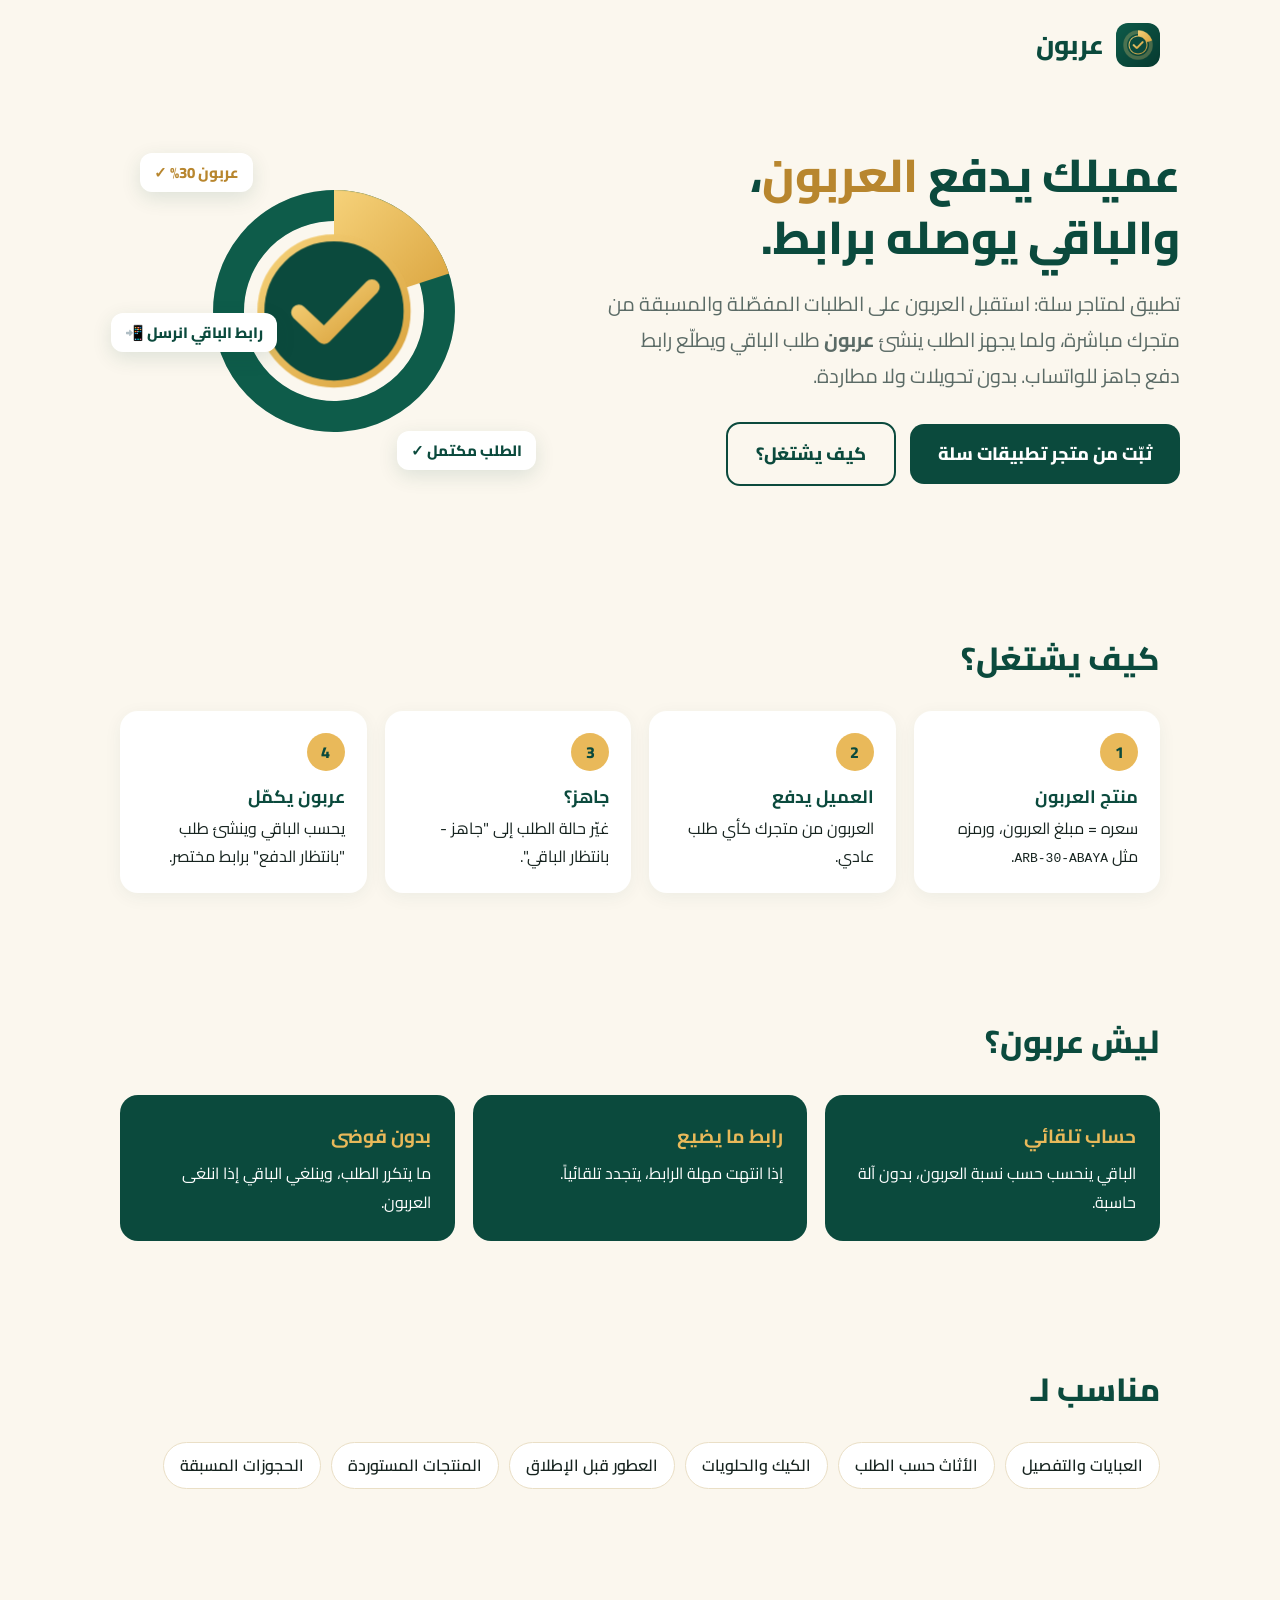
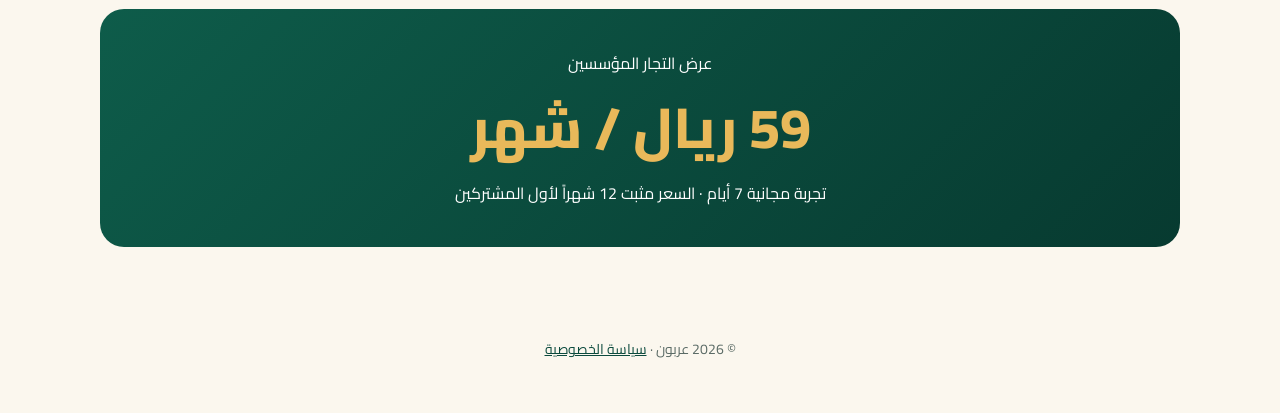
==== index.html @ 5eeaf2cd "Arboon landing page and privacy policy Co-Authored-By: Claude Opus 5.5 <noreply@anthropic.com>" ====
<!doctype html>
<html lang="ar" dir="rtl">
<head>
<meta charset="utf-8">
<meta name="viewport" content="width=device-width, initial-scale=1">
<title>عربون — احجز بعربون، وخلّ الباقي علينا</title>
<meta name="description" content="تطبيق سلة لاستقبال العربون على الطلبات المفصّلة والمسبقة، وإرسال رابط دفع الباقي تلقائياً.">
<link rel="icon" href="icon-512.png">
<link rel="preconnect" href="https://fonts.googleapis.com">
<link href="https://fonts.googleapis.com/css2?family=Cairo:wght@400;600;800&display=swap" rel="stylesheet">
<style>
  :root { --green:#0B4A3D; --green2:#0E5C4A; --gold:#E9B95A; --gold-d:#B8862E; --ivory:#FBF7EE; --ink:#16231F; --muted:#5B6B66; }
  * { box-sizing:border-box; margin:0; padding:0; }
  body { font-family:Cairo, Tahoma, sans-serif; background:var(--ivory); color:var(--ink); line-height:1.8; }
  .wrap { max-width:1080px; margin:0 auto; padding:0 20px; }
  header { padding:22px 0; }
  .brand { display:flex; align-items:center; gap:12px; font-weight:800; font-size:26px; color:var(--green); }
  .brand img { width:44px; height:44px; border-radius:12px; }
  .hero { display:grid; grid-template-columns:1.1fr .9fr; gap:40px; align-items:center; padding:40px 0 70px; }
  h1 { font-size:46px; line-height:1.35; color:var(--green); font-weight:800; }
  h1 span { color:var(--gold-d); }
  .lead { font-size:20px; color:var(--muted); margin:18px 0 28px; }
  .btn { display:inline-block; background:var(--green); color:#fff; text-decoration:none; padding:14px 28px; border-radius:14px; font-weight:800; font-size:18px; transition:transform .2s; }
  .btn:hover { transform:translateY(-2px); }
  .btn.alt { background:transparent; color:var(--green); border:2px solid var(--green); margin-inline-start:10px; }
  /* animated coin */
  .coin { position:relative; width:min(360px,80vw); aspect-ratio:1; margin:auto; }
  .coin svg { width:100%; height:100%; }
  .slice { transform-origin:256px 256px; animation:grow 2.4s ease-out forwards; }
  .ring-rest { stroke-dasharray:942; stroke-dashoffset:942; animation:fill 2.2s 1.6s ease-in-out forwards; }
  .tick { stroke-dasharray:200; stroke-dashoffset:200; animation:draw .8s 3.6s ease-out forwards; }
  @keyframes grow { from { transform:scale(.2) rotate(-90deg); opacity:0; } to { transform:scale(1) rotate(0); opacity:1; } }
  @keyframes fill { to { stroke-dashoffset:0; } }
  @keyframes draw { to { stroke-dashoffset:0; } }
  .tag { position:absolute; background:#fff; border-radius:12px; padding:6px 14px; font-weight:800; box-shadow:0 6px 20px rgba(11,74,61,.12); font-size:15px; opacity:0; animation:pop .5s forwards; }
  .tag.t1 { top:6%; left:-4%; color:var(--gold-d); animation-delay:1.2s; }
  .tag.t2 { bottom:8%; right:-6%; color:var(--green); animation-delay:3.2s; }
  .tag.t3 { bottom:40%; left:-12%; color:var(--green); animation-delay:4.2s; }
  @keyframes pop { from { opacity:0; transform:translateY(10px); } to { opacity:1; transform:none; } }
  section { padding:60px 0; }
  h2 { font-size:32px; color:var(--green); margin-bottom:24px; font-weight:800; }
  .steps { display:grid; grid-template-columns:repeat(4,1fr); gap:18px; counter-reset:s; }
  .step { background:#fff; border-radius:18px; padding:22px; box-shadow:0 4px 18px rgba(11,74,61,.06); }
  .step::before { counter-increment:s; content:counter(s); display:inline-grid; place-items:center; width:38px; height:38px; border-radius:50%; background:var(--gold); color:var(--green); font-weight:800; margin-bottom:10px; }
  .step b { display:block; color:var(--green); font-size:18px; }
  .feat { display:grid; grid-template-columns:repeat(3,1fr); gap:18px; }
  .card { background:var(--green); color:#fff; border-radius:18px; padding:24px; }
  .card b { color:var(--gold); font-size:19px; display:block; margin-bottom:6px; }
  .for { display:flex; flex-wrap:wrap; gap:10px; }
  .for span { background:#fff; border:1px solid #EADFC6; border-radius:999px; padding:8px 16px; font-weight:600; }
  .price { background:linear-gradient(135deg,var(--green2),#073A30); color:#fff; border-radius:24px; padding:40px; text-align:center; }
  .price .n { font-size:56px; font-weight:800; color:var(--gold); }
  footer { padding:30px 0 50px; color:var(--muted); font-size:14px; text-align:center; }
  footer a { color:var(--green); }
  @media (max-width:820px) {
    .hero { grid-template-columns:1fr; text-align:center; }
    h1 { font-size:34px; }
    .steps, .feat { grid-template-columns:1fr; }
    .btn.alt { margin:10px 0 0; }
  }
  @media (prefers-reduced-motion: reduce) { * { animation:none !important; } .ring-rest, .tick { stroke-dashoffset:0; } .tag { opacity:1; } }
</style>
</head>
<body>
<header><div class="wrap brand"><img src="icon-512.png" alt="">عربون</div></header>

<div class="wrap hero">
  <div>
    <h1>عميلك يدفع <span>العربون</span>،<br>والباقي يوصله برابط.</h1>
    <p class="lead">تطبيق لمتاجر سلة: استقبل العربون على الطلبات المفصّلة والمسبقة من متجرك مباشرة، ولما يجهز الطلب ينشئ <b>عربون</b> طلب الباقي ويطلّع رابط دفع جاهز للواتساب. بدون تحويلات ولا مطاردة.</p>
    <a class="btn" href="https://apps.salla.sa/ar">ثبّت من متجر تطبيقات سلة</a>
    <a class="btn alt" href="#how">كيف يشتغل؟</a>
  </div>
  <div class="coin" aria-hidden="true">
    <svg viewBox="0 0 512 512">
      <defs><linearGradient id="g" x1="0" y1="0" x2="1" y2="1"><stop offset="0" stop-color="#F6D27A"/><stop offset="1" stop-color="#D9A23C"/></linearGradient></defs>
      <circle cx="256" cy="256" r="150" fill="none" stroke="#0B4A3D" stroke-opacity=".12" stroke-width="44"/>
      <circle class="ring-rest" cx="256" cy="256" r="150" fill="none" stroke="#0E5C4A" stroke-width="44" transform="rotate(18 256 256)"/>
      <path class="slice" d="M256 256 L256 84 A172 172 0 0 1 419.6 202.9 Z" fill="url(#g)"/>
      <circle cx="256" cy="256" r="104" fill="#0B4A3D"/>
      <circle cx="256" cy="256" r="104" fill="none" stroke="url(#g)" stroke-width="10"/>
      <path class="tick" d="M206 258 L242 292 L310 222" fill="none" stroke="url(#g)" stroke-width="22" stroke-linecap="round" stroke-linejoin="round"/>
    </svg>
    <div class="tag t1">عربون 30% ✓</div>
    <div class="tag t3">رابط الباقي انرسل 📲</div>
    <div class="tag t2">الطلب مكتمل ✓</div>
  </div>
</div>

<section id="how"><div class="wrap">
  <h2>كيف يشتغل؟</h2>
  <div class="steps">
    <div class="step"><b>منتج العربون</b>سعره = مبلغ العربون، ورمزه مثل <code>ARB-30-ABAYA</code>.</div>
    <div class="step"><b>العميل يدفع</b>العربون من متجرك كأي طلب عادي.</div>
    <div class="step"><b>جاهز؟</b>غيّر حالة الطلب إلى "جاهز - بانتظار الباقي".</div>
    <div class="step"><b>عربون يكمّل</b>يحسب الباقي وينشئ طلب "بانتظار الدفع" برابط مختصر.</div>
  </div>
</div></section>

<section><div class="wrap">
  <h2>ليش عربون؟</h2>
  <div class="feat">
    <div class="card"><b>حساب تلقائي</b>الباقي ينحسب حسب نسبة العربون، بدون آلة حاسبة.</div>
    <div class="card"><b>رابط ما يضيع</b>إذا انتهت مهلة الرابط، يتجدد تلقائياً.</div>
    <div class="card"><b>بدون فوضى</b>ما يتكرر الطلب، وينلغي الباقي إذا انلغى العربون.</div>
  </div>
</div></section>

<section><div class="wrap">
  <h2>مناسب لـ</h2>
  <div class="for"><span>العبايات والتفصيل</span><span>الأثاث حسب الطلب</span><span>الكيك والحلويات</span><span>العطور قبل الإطلاق</span><span>المنتجات المستوردة</span><span>الحجوزات المسبقة</span></div>
</div></section>

<section><div class="wrap price">
  <div>عرض التجار المؤسسين</div>
  <div class="n">59 ريال / شهر</div>
  <div>تجربة مجانية 7 أيام · السعر مثبت 12 شهراً لأول المشتركين</div>
</div></section>

<footer><div class="wrap">© 2026 عربون · <a href="privacy.html">سياسة الخصوصية</a></div></footer>
</body>
</html>
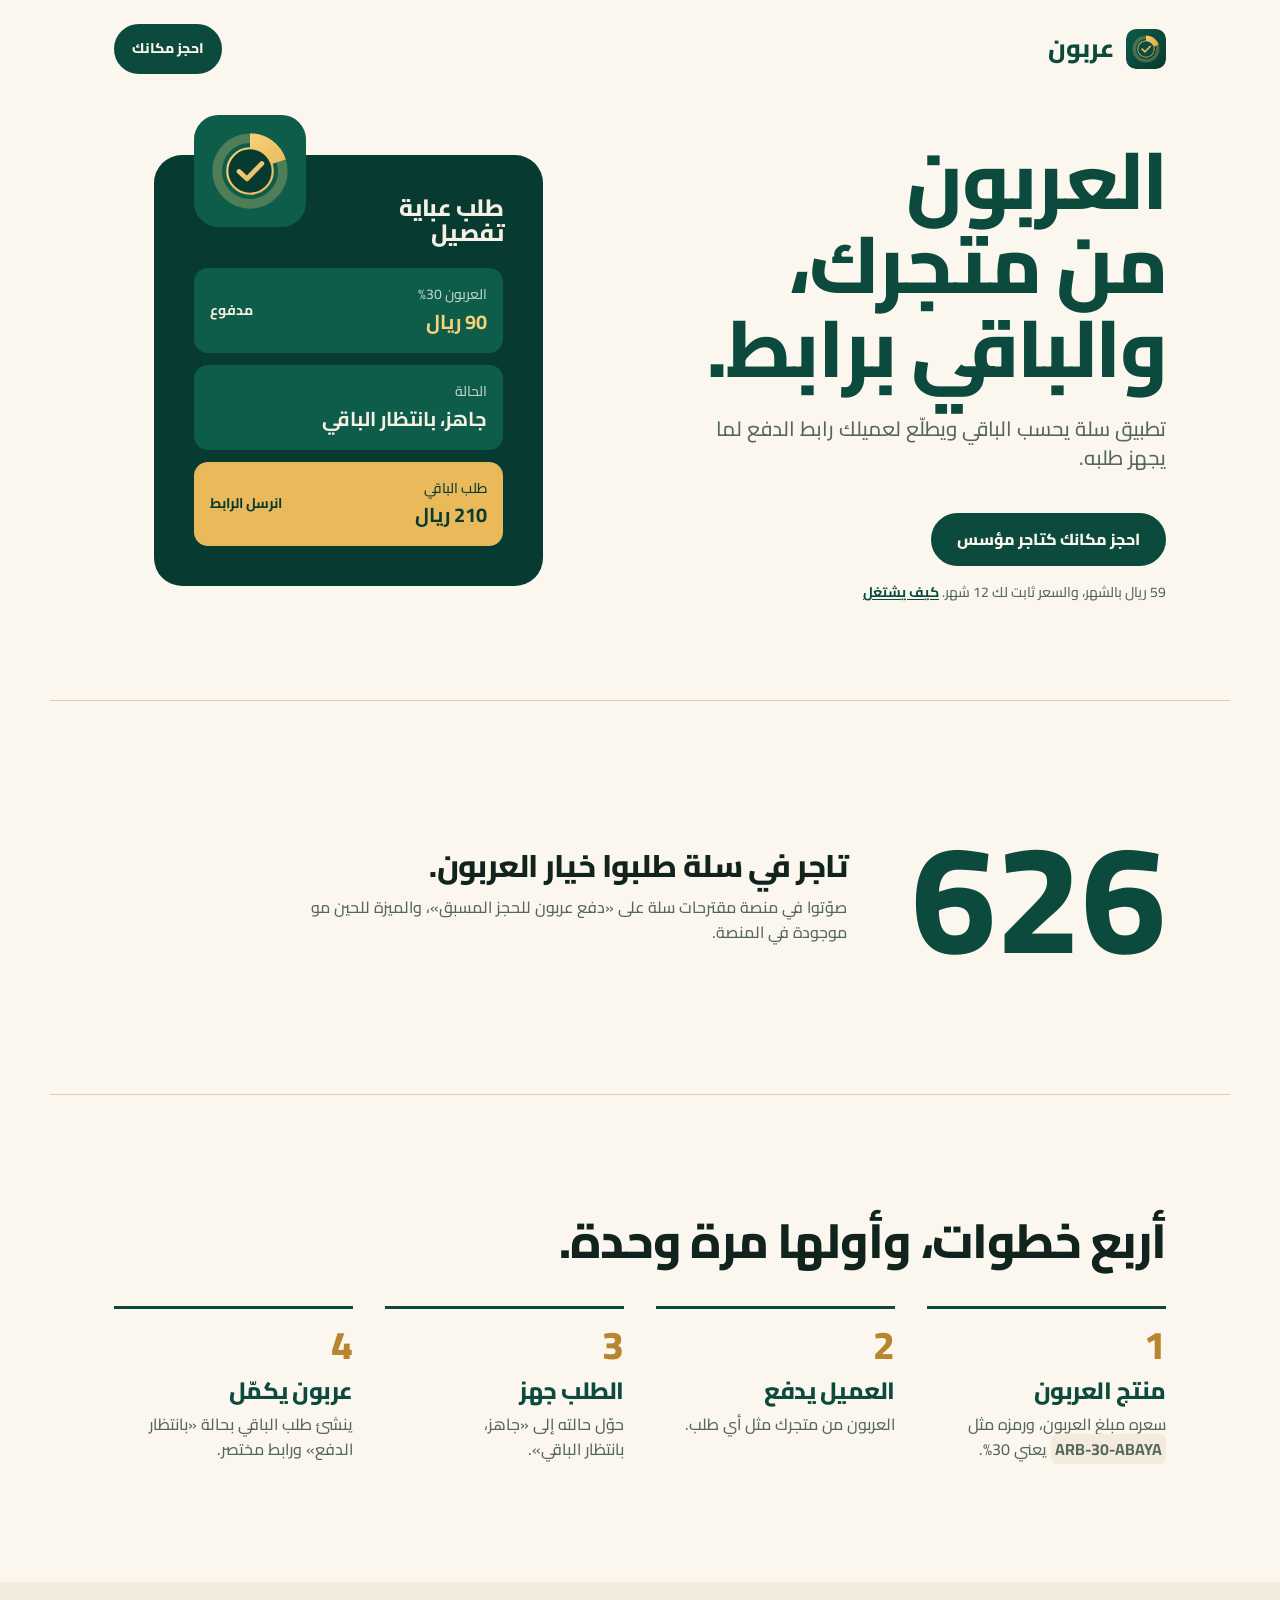
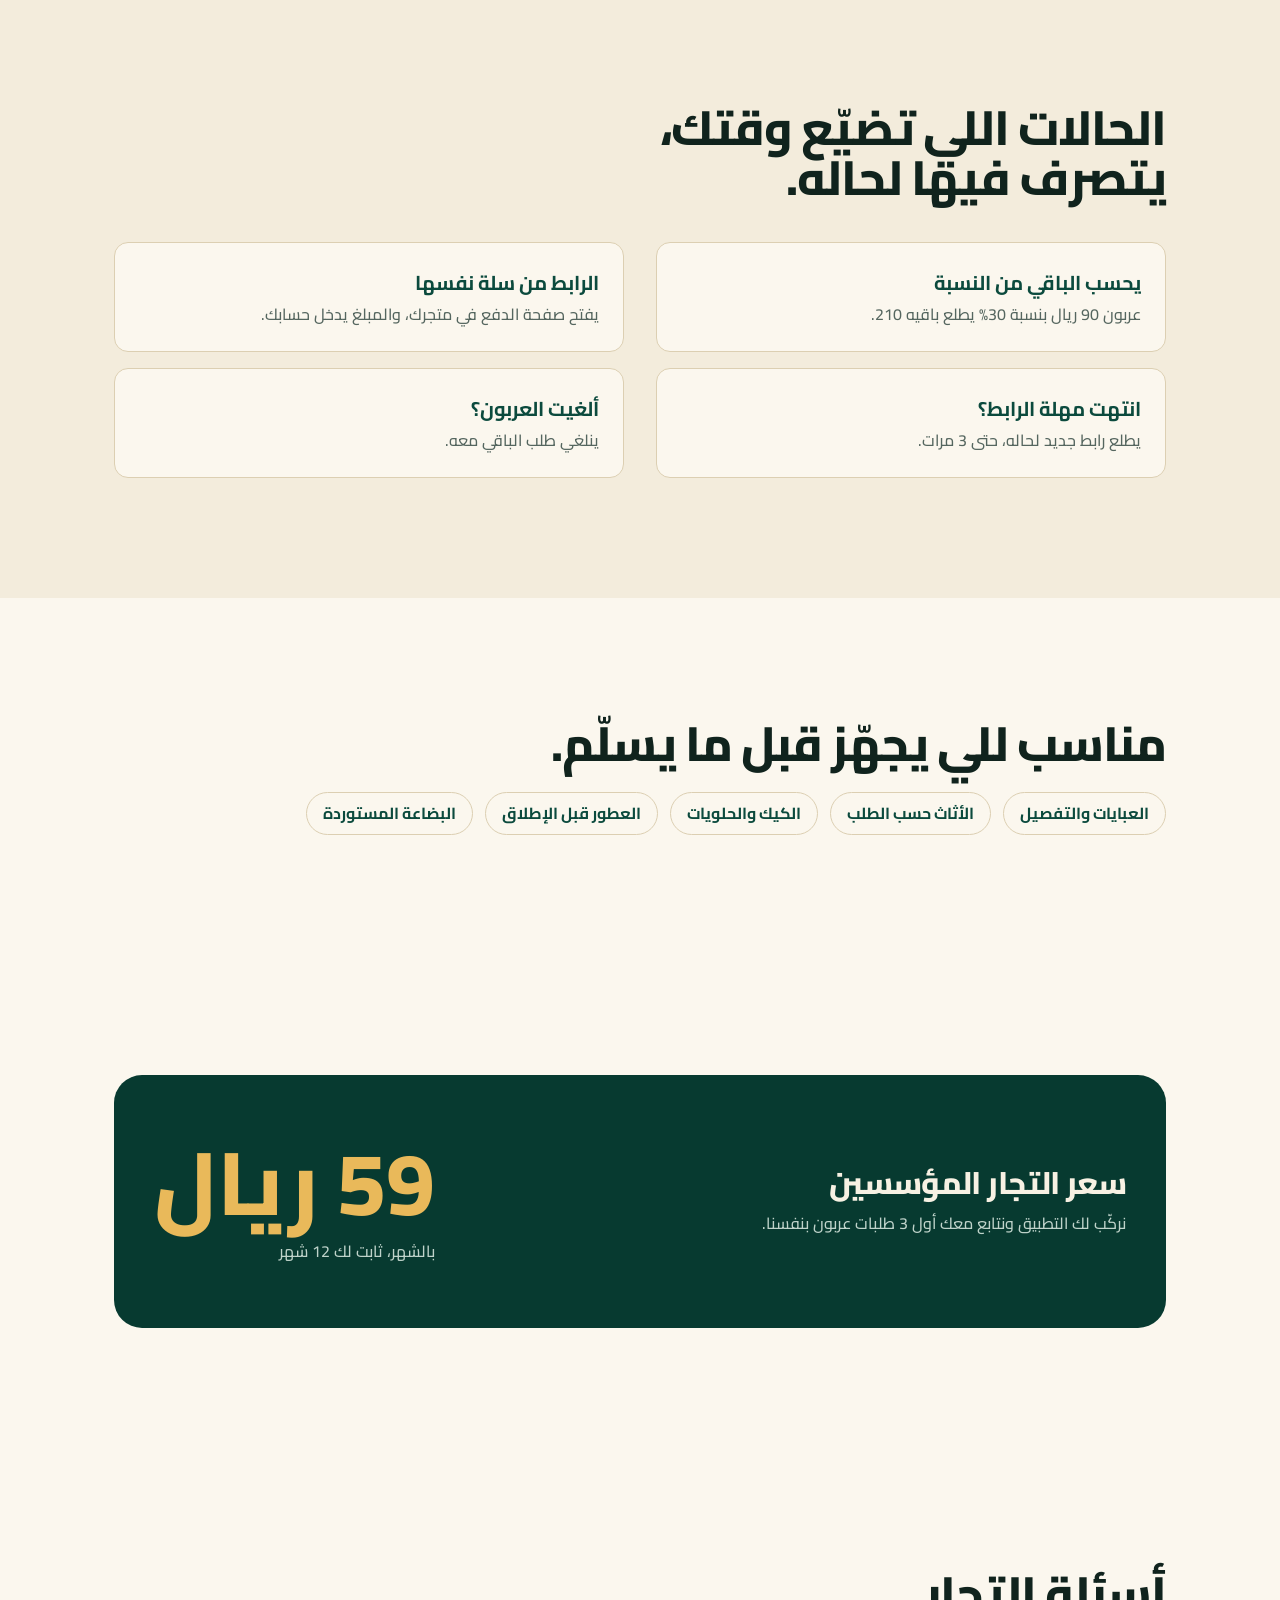
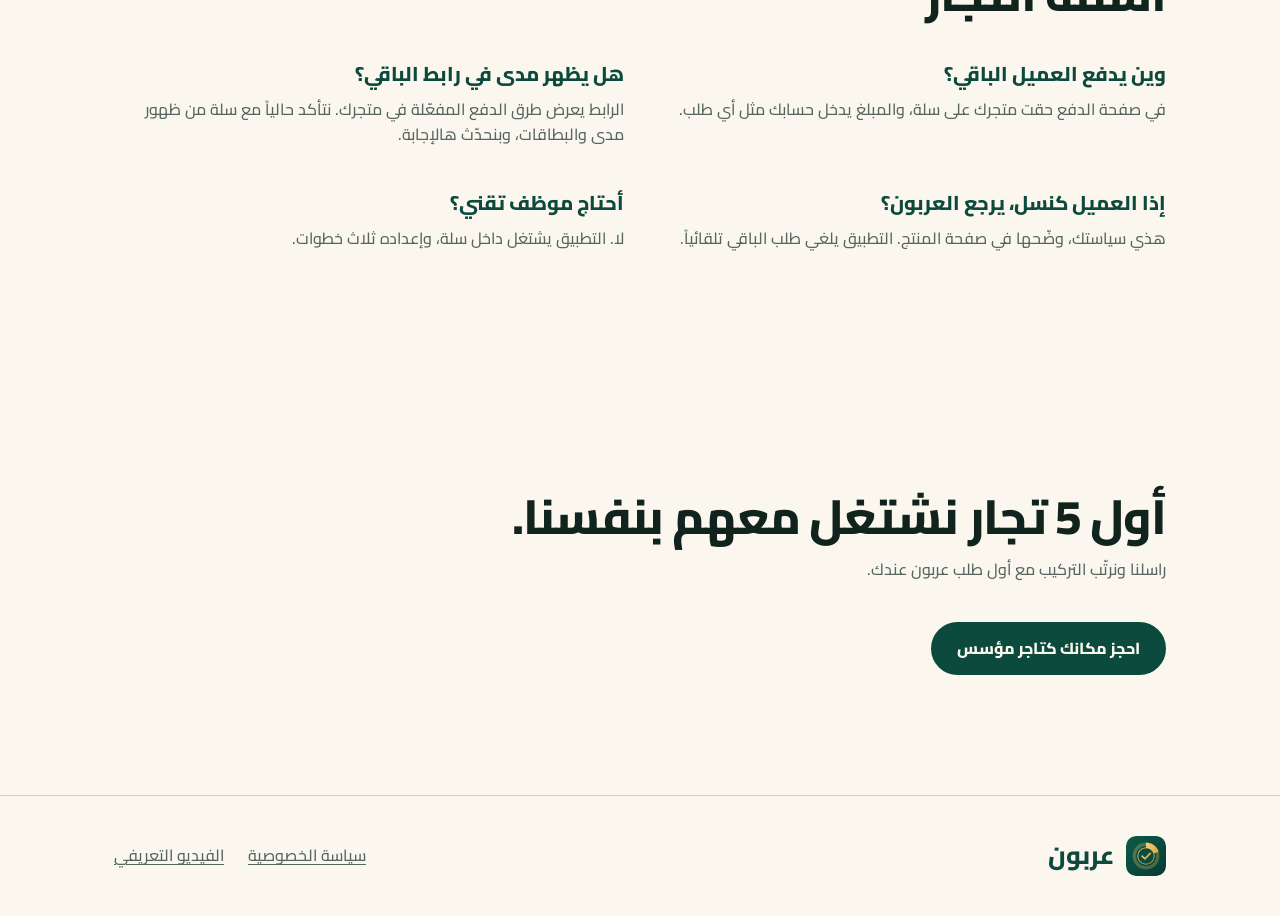
==== commit 7aa7079b: "Redesign landing page with Hallmark and new copy Co-Authored-By: Claude Opus 5.5 <noreply@anthropic." ====
--- a/index.html
+++ b/index.html
@@ -3,120 +3,231 @@
 <head>
 <meta charset="utf-8">
 <meta name="viewport" content="width=device-width, initial-scale=1">
-<title>عربون — احجز بعربون، وخلّ الباقي علينا</title>
-<meta name="description" content="تطبيق سلة لاستقبال العربون على الطلبات المفصّلة والمسبقة، وإرسال رابط دفع الباقي تلقائياً.">
+<title>عربون: العربون والحجز المسبق لمتاجر سلة</title>
+<meta name="description" content="خلّ عميلك يدفع العربون من متجرك على سلة، والباقي يوصله برابط دفع لما يجهز طلبه.">
 <link rel="icon" href="icon-512.png">
 <link rel="preconnect" href="https://fonts.googleapis.com">
-<link href="https://fonts.googleapis.com/css2?family=Cairo:wght@400;600;800&display=swap" rel="stylesheet">
+<link rel="preconnect" href="https://fonts.gstatic.com" crossorigin>
+<link href="https://fonts.googleapis.com/css2?family=Cairo:wght@500;700;800&display=swap" rel="stylesheet">
 <style>
-  :root { --green:#0B4A3D; --green2:#0E5C4A; --gold:#E9B95A; --gold-d:#B8862E; --ivory:#FBF7EE; --ink:#16231F; --muted:#5B6B66; }
-  * { box-sizing:border-box; margin:0; padding:0; }
-  body { font-family:Cairo, Tahoma, sans-serif; background:var(--ivory); color:var(--ink); line-height:1.8; }
-  .wrap { max-width:1080px; margin:0 auto; padding:0 20px; }
-  header { padding:22px 0; }
-  .brand { display:flex; align-items:center; gap:12px; font-weight:800; font-size:26px; color:var(--green); }
-  .brand img { width:44px; height:44px; border-radius:12px; }
-  .hero { display:grid; grid-template-columns:1.1fr .9fr; gap:40px; align-items:center; padding:40px 0 70px; }
-  h1 { font-size:46px; line-height:1.35; color:var(--green); font-weight:800; }
-  h1 span { color:var(--gold-d); }
-  .lead { font-size:20px; color:var(--muted); margin:18px 0 28px; }
-  .btn { display:inline-block; background:var(--green); color:#fff; text-decoration:none; padding:14px 28px; border-radius:14px; font-weight:800; font-size:18px; transition:transform .2s; }
-  .btn:hover { transform:translateY(-2px); }
-  .btn.alt { background:transparent; color:var(--green); border:2px solid var(--green); margin-inline-start:10px; }
-  /* animated coin */
-  .coin { position:relative; width:min(360px,80vw); aspect-ratio:1; margin:auto; }
-  .coin svg { width:100%; height:100%; }
-  .slice { transform-origin:256px 256px; animation:grow 2.4s ease-out forwards; }
-  .ring-rest { stroke-dasharray:942; stroke-dashoffset:942; animation:fill 2.2s 1.6s ease-in-out forwards; }
-  .tick { stroke-dasharray:200; stroke-dashoffset:200; animation:draw .8s 3.6s ease-out forwards; }
-  @keyframes grow { from { transform:scale(.2) rotate(-90deg); opacity:0; } to { transform:scale(1) rotate(0); opacity:1; } }
-  @keyframes fill { to { stroke-dashoffset:0; } }
-  @keyframes draw { to { stroke-dashoffset:0; } }
-  .tag { position:absolute; background:#fff; border-radius:12px; padding:6px 14px; font-weight:800; box-shadow:0 6px 20px rgba(11,74,61,.12); font-size:15px; opacity:0; animation:pop .5s forwards; }
-  .tag.t1 { top:6%; left:-4%; color:var(--gold-d); animation-delay:1.2s; }
-  .tag.t2 { bottom:8%; right:-6%; color:var(--green); animation-delay:3.2s; }
-  .tag.t3 { bottom:40%; left:-12%; color:var(--green); animation-delay:4.2s; }
-  @keyframes pop { from { opacity:0; transform:translateY(10px); } to { opacity:1; transform:none; } }
-  section { padding:60px 0; }
-  h2 { font-size:32px; color:var(--green); margin-bottom:24px; font-weight:800; }
-  .steps { display:grid; grid-template-columns:repeat(4,1fr); gap:18px; counter-reset:s; }
-  .step { background:#fff; border-radius:18px; padding:22px; box-shadow:0 4px 18px rgba(11,74,61,.06); }
-  .step::before { counter-increment:s; content:counter(s); display:inline-grid; place-items:center; width:38px; height:38px; border-radius:50%; background:var(--gold); color:var(--green); font-weight:800; margin-bottom:10px; }
-  .step b { display:block; color:var(--green); font-size:18px; }
-  .feat { display:grid; grid-template-columns:repeat(3,1fr); gap:18px; }
-  .card { background:var(--green); color:#fff; border-radius:18px; padding:24px; }
-  .card b { color:var(--gold); font-size:19px; display:block; margin-bottom:6px; }
-  .for { display:flex; flex-wrap:wrap; gap:10px; }
-  .for span { background:#fff; border:1px solid #EADFC6; border-radius:999px; padding:8px 16px; font-weight:600; }
-  .price { background:linear-gradient(135deg,var(--green2),#073A30); color:#fff; border-radius:24px; padding:40px; text-align:center; }
-  .price .n { font-size:56px; font-weight:800; color:var(--gold); }
-  footer { padding:30px 0 50px; color:var(--muted); font-size:14px; text-align:center; }
-  footer a { color:var(--green); }
-  @media (max-width:820px) {
-    .hero { grid-template-columns:1fr; text-align:center; }
-    h1 { font-size:34px; }
-    .steps, .feat { grid-template-columns:1fr; }
-    .btn.alt { margin:10px 0 0; }
-  }
-  @media (prefers-reduced-motion: reduce) { * { animation:none !important; } .ring-rest, .tick { stroke-dashoffset:0; } .tag { opacity:1; } }
+/* Hallmark · shape: stat-led ledger · genre: modern-minimal · theme: brand · redesign: full
+ * paper: ivory #FBF7EE · accent: emerald #0B4A3D · display: Cairo 800 · body: Cairo 500 · hero: split, head right, ledger left · nav: wordmark and one action · footer: wordmark over two links · signature: the deposit order turning into a balance link, built in the hero
+ * axes: ivory/Cairo/emerald · posture: split · contrast: pass · fold: pass · v2.0.0 */
+/* Hallmark · pre-emit critique: P3 H3 E3 S3 R3 V2 · weakest: V, the only picture is the built ledger and the coin; a real merchant screenshot replaces it once a founding store runs */
+/* Hallmark · waive 8 · kept content sequence · the section order follows the merchant's questions: what, how, what it handles, price, doubts */
+/* Hallmark · dropped https://apps.salla.sa/ar · the app is not live in the Salla store yet; the action is a founding-merchant email until it is */
+@import url("./tokens.css");
+@import url("./base.css");
+
+:root { --display-weight: 800; --container: 1180px; }
+body { font-weight: 500; }
+
+/* nav */
+.nav { display: flex; align-items: center; justify-content: space-between; padding-block: var(--space-lg); }
+.mark { display: inline-flex; align-items: center; gap: var(--space-sm); font-family: var(--font-display); font-weight: 800; font-size: var(--text-xl); color: var(--color-ink-2); text-decoration: none; }
+.mark img { width: 40px; height: 40px; border-radius: 10px; }
+
+/* buttons, eight states */
+.btn { display: inline-flex; align-items: center; justify-content: center; min-height: 52px; padding: var(--space-sm) var(--space-lg);
+  border-radius: var(--radius-pill); background: var(--color-accent); color: var(--color-accent-ink); font-weight: 800; font-size: var(--text-md);
+  text-decoration: none; border: 2px solid var(--color-accent); transition: transform var(--dur-short) var(--ease-out), background-color var(--dur-short) var(--ease-out); }
+.btn:hover { background: var(--color-deep); border-color: var(--color-deep); transform: translateY(-2px); }
+.btn:active { transform: translateY(0); background: var(--color-deep); }
+.btn:focus-visible { outline: 3px solid var(--color-focus); outline-offset: 3px; transition: none; }
+.btn.small { min-height: 44px; padding-inline: var(--space-md); font-size: var(--text-sm); }
+
+
+.text-link { color: var(--color-ink-2); font-weight: 700; }
+.text-link:hover { color: var(--color-deep); }
+.text-link:active { color: var(--color-ink); }
+
+/* hero */
+.hero { display: grid; grid-template-columns: minmax(0, 1.05fr) minmax(0, 0.95fr); gap: var(--space-2xl); align-items: center; padding-block: var(--space-xl) var(--space-3xl); }
+.hero h1 { color: var(--color-ink-2); }
+.hero .lead { margin-block: var(--space-lg) var(--space-xl); color: var(--color-muted); }
+.hero .after { margin-top: var(--space-md); font-size: var(--text-sm); color: var(--color-muted); }
+
+/* signature: the ledger */
+.ledger { position: relative; background: var(--color-deep); color: var(--color-on-deep); border-radius: 28px; padding: var(--space-xl); min-width: 0; }
+.ledger h2 { font-size: var(--text-title); color: var(--color-on-deep); margin-bottom: var(--space-lg); max-width: none; padding-inline-end: 128px; }
+.coin { width: 112px; height: 112px; position: absolute; top: calc(var(--space-xl) * -1); inset-inline-end: var(--space-xl); }
+.coin .slice { transform-origin: 256px 256px; animation: grow 1.4s var(--ease-out); }
+@keyframes grow { from { transform: rotate(-80deg) scale(0.6); } to { transform: none; } }
+.rows { list-style: none; margin: 0; padding: 0; display: grid; gap: var(--space-sm); }
+.row { display: grid; grid-template-columns: minmax(0, 1fr) auto; gap: var(--space-md); align-items: center; padding: var(--space-md); border-radius: var(--radius-card); background: var(--color-deep-2); }
+.row.link { animation: pulse 2.4s var(--ease-in-out) 1.2s 2; }
+@keyframes pulse { 0%, 100% { transform: none; } 50% { transform: translateY(-4px); } }
+.row span { color: var(--color-on-deep-muted); font-size: var(--text-sm); display: block; }
+.row strong { font-size: var(--text-lg); font-variant-numeric: tabular-nums; }
+.row.paid strong { color: var(--color-gold-2); }
+.row.link { background: var(--color-gold); color: var(--color-deep); }
+.row.link span { color: var(--color-deep); }
+.status { font-size: var(--text-sm); font-weight: 700; }
+
+/* sections */
+section { padding-block: var(--section-gap-s); }
+.proof { display: grid; grid-template-columns: minmax(0, auto) minmax(0, 1fr); gap: var(--space-2xl); align-items: center; border-block: var(--rule-hair) solid var(--color-rule); }
+.proof .big { font-family: var(--font-display); font-weight: 800; font-size: clamp(5rem, 12vw, 10rem); line-height: 1; color: var(--color-ink-2); font-variant-numeric: tabular-nums; }
+.proof h2 { font-size: var(--text-2xl); max-width: 26ch; }
+.proof p { margin-top: var(--space-sm); color: var(--color-muted); }
+
+.steps { list-style: none; margin: var(--space-xl) 0 0; padding: 0; display: grid; grid-template-columns: repeat(4, minmax(0, 1fr)); gap: var(--gap-columns); counter-reset: s; }
+.steps li { border-top: 3px solid var(--color-ink-2); padding-top: var(--space-md); counter-increment: s; }
+.steps li::before { content: counter(s); display: block; font-family: var(--font-display); font-weight: 800; font-size: var(--text-3xl); color: var(--color-focus); line-height: 1; margin-bottom: var(--space-sm); }
+.steps h3 { margin-bottom: var(--space-xs); color: var(--color-ink-2); }
+.steps p { color: var(--color-muted); }
+code { font-family: var(--font-body); font-weight: 700; background: var(--color-paper-2); padding: 0 var(--space-2xs); border-radius: 6px; direction: ltr; unicode-bidi: isolate; }
+
+.handles { background: var(--color-paper-2); }
+.cases { list-style: none; margin: var(--space-xl) 0 0; padding: 0; display: grid; grid-template-columns: repeat(2, minmax(0, 1fr)); gap: var(--space-md) var(--gap-columns); }
+.cases li { background: var(--color-paper); border: var(--rule-hair) solid var(--color-rule); border-radius: var(--radius-card); padding: var(--space-lg); }
+.cases b { display: block; color: var(--color-ink-2); font-size: var(--text-lg); margin-bottom: var(--space-2xs); }
+.cases span { color: var(--color-muted); }
+
+.for ul { list-style: none; margin: var(--space-lg) 0 0; padding: 0; display: flex; flex-wrap: wrap; gap: var(--space-sm); }
+.for li { border: var(--rule-hair) solid var(--color-rule); border-radius: var(--radius-pill); padding: var(--space-xs) var(--space-md); font-weight: 700; color: var(--color-ink-2); }
+
+.price { background: var(--color-deep); color: var(--color-on-deep); border-radius: 28px; padding: var(--space-2xl) var(--space-xl); display: grid; grid-template-columns: minmax(0, 1fr) auto; gap: var(--space-xl); align-items: center; }
+.price h2 { color: var(--color-on-deep); font-size: var(--text-2xl); font-variant-numeric: tabular-nums; }
+.price .amount { font-family: var(--font-display); font-weight: 800; font-size: clamp(3.5rem, 7vw, 5.5rem); line-height: 1; color: var(--color-gold); font-variant-numeric: tabular-nums; }
+.price p { color: var(--color-on-deep-muted); margin-top: var(--space-sm); }
+
+.faq dl { margin: var(--space-xl) 0 0; display: grid; grid-template-columns: repeat(2, minmax(0, 1fr)); gap: var(--space-xl) var(--gap-columns); }
+.faq dt { font-weight: 800; color: var(--color-ink-2); font-size: var(--text-lg); margin-bottom: var(--space-xs); }
+.faq dd { margin: 0; color: var(--color-muted); }
+
+.closing { text-align: start; }
+.closing p { margin-block: var(--space-md) var(--space-xl); color: var(--color-muted); }
+
+footer { border-top: var(--rule-hair) solid var(--color-rule); padding-block: var(--space-xl); }
+footer .container { display: flex; flex-wrap: wrap; justify-content: space-between; gap: var(--space-md); align-items: center; }
+footer nav { display: flex; gap: var(--space-lg); }
+footer a { color: var(--color-muted); }
+footer a:hover { color: var(--color-ink-2); }
+footer a:active { color: var(--color-ink); }
+
+@media (max-width: 60rem) {
+  .hero, .proof, .price { grid-template-columns: minmax(0, 1fr); }
+  .hero { gap: var(--space-3xl); }
+  .steps { grid-template-columns: repeat(2, minmax(0, 1fr)); }
+}
+@media (max-width: 40rem) {
+  .steps, .cases, .faq dl { grid-template-columns: minmax(0, 1fr); }
+  .ledger { padding: var(--space-lg); }
+}
+@media (prefers-reduced-motion: reduce) { .coin .slice, .row.link { animation: none; } }
 </style>
 </head>
 <body>
-<header><div class="wrap brand"><img src="icon-512.png" alt="">عربون</div></header>
-
-<div class="wrap hero">
-  <div>
-    <h1>عميلك يدفع <span>العربون</span>،<br>والباقي يوصله برابط.</h1>
-    <p class="lead">تطبيق لمتاجر سلة: استقبل العربون على الطلبات المفصّلة والمسبقة من متجرك مباشرة، ولما يجهز الطلب ينشئ <b>عربون</b> طلب الباقي ويطلّع رابط دفع جاهز للواتساب. بدون تحويلات ولا مطاردة.</p>
-    <a class="btn" href="https://apps.salla.sa/ar">ثبّت من متجر تطبيقات سلة</a>
-    <a class="btn alt" href="#how">كيف يشتغل؟</a>
+<header class="container nav">
+  <a class="mark" href="#top"><img src="icon-512.png" alt="">عربون</a>
+  <a class="btn small" href="mailto:alown76@gmail.com?subject=%D8%B9%D8%B1%D8%A8%D9%88%D9%86%20-%20%D8%AA%D8%A7%D8%AC%D8%B1%20%D9%85%D8%A4%D8%B3%D8%B3">احجز مكانك</a>
+</header>
+
+<main id="top">
+  <div class="container hero">
+    <div>
+      <h1>العربون من متجرك، والباقي برابط.</h1>
+      <p class="lead">تطبيق سلة يحسب الباقي ويطلّع لعميلك رابط الدفع لما يجهز طلبه.</p>
+      <a class="btn" href="mailto:alown76@gmail.com?subject=%D8%B9%D8%B1%D8%A8%D9%88%D9%86%20-%20%D8%AA%D8%A7%D8%AC%D8%B1%20%D9%85%D8%A4%D8%B3%D8%B3">احجز مكانك كتاجر مؤسس</a>
+      <p class="after">59 ريال بالشهر، والسعر ثابت لك 12 شهر. <a class="text-link" href="#how">كيف يشتغل</a></p>
+    </div>
+
+    <figure class="ledger" aria-label="مثال طلب عباية بعربون 30 بالمية">
+      <svg class="coin" viewBox="0 0 512 512" aria-hidden="true">
+        <defs><linearGradient id="g" x1="0" y1="0" x2="1" y2="1"><stop offset="0" stop-color="var(--color-gold-2)"/><stop offset="1" stop-color="var(--color-gold)"/></linearGradient></defs>
+        <rect width="512" height="512" rx="112" fill="var(--color-deep-2)"/>
+        <circle cx="256" cy="256" r="150" fill="none" stroke="var(--color-gold-2)" stroke-opacity="0.28" stroke-width="44"/>
+        <path class="slice" d="M256 256 L256 84 A172 172 0 0 1 419.6 202.9 Z" fill="url(#g)"/>
+        <circle cx="256" cy="256" r="104" fill="var(--color-deep)"/>
+        <circle cx="256" cy="256" r="104" fill="none" stroke="url(#g)" stroke-width="10"/>
+        <path d="M206 258 L242 292 L310 222" fill="none" stroke="url(#g)" stroke-width="22" stroke-linecap="round" stroke-linejoin="round"/>
+      </svg>
+      <h2>طلب عباية تفصيل</h2>
+      <ol class="rows">
+        <li class="row paid"><div><span>العربون 30%</span><strong>90 ريال</strong></div><div class="status">مدفوع</div></li>
+        <li class="row"><div><span>الحالة</span><strong>جاهز، بانتظار الباقي</strong></div></li>
+        <li class="row link"><div><span>طلب الباقي</span><strong>210 ريال</strong></div><div class="status">انرسل الرابط</div></li>
+      </ol>
+    </figure>
   </div>
-  <div class="coin" aria-hidden="true">
-    <svg viewBox="0 0 512 512">
-      <defs><linearGradient id="g" x1="0" y1="0" x2="1" y2="1"><stop offset="0" stop-color="#F6D27A"/><stop offset="1" stop-color="#D9A23C"/></linearGradient></defs>
-      <circle cx="256" cy="256" r="150" fill="none" stroke="#0B4A3D" stroke-opacity=".12" stroke-width="44"/>
-      <circle class="ring-rest" cx="256" cy="256" r="150" fill="none" stroke="#0E5C4A" stroke-width="44" transform="rotate(18 256 256)"/>
-      <path class="slice" d="M256 256 L256 84 A172 172 0 0 1 419.6 202.9 Z" fill="url(#g)"/>
-      <circle cx="256" cy="256" r="104" fill="#0B4A3D"/>
-      <circle cx="256" cy="256" r="104" fill="none" stroke="url(#g)" stroke-width="10"/>
-      <path class="tick" d="M206 258 L242 292 L310 222" fill="none" stroke="url(#g)" stroke-width="22" stroke-linecap="round" stroke-linejoin="round"/>
-    </svg>
-    <div class="tag t1">عربون 30% ✓</div>
-    <div class="tag t3">رابط الباقي انرسل 📲</div>
-    <div class="tag t2">الطلب مكتمل ✓</div>
+
+  <section class="container proof" aria-labelledby="proof-h">
+    <div class="big">626</div>
+    <div>
+      <h2 id="proof-h">تاجر في سلة طلبوا خيار العربون.</h2>
+      <p>صوّتوا في منصة مقترحات سلة على «دفع عربون للحجز المسبق»، والميزة للحين مو موجودة في المنصة.</p>
+    </div>
+  </section>
+
+  <section class="container" id="how" aria-labelledby="how-h">
+    <h2 id="how-h">أربع خطوات، وأولها مرة وحدة.</h2>
+    <ol class="steps">
+      <li><h3>منتج العربون</h3><p>سعره مبلغ العربون، ورمزه مثل <code>ARB-30-ABAYA</code> يعني 30%.</p></li>
+      <li><h3>العميل يدفع</h3><p>العربون من متجرك مثل أي طلب.</p></li>
+      <li><h3>الطلب جهز</h3><p>حوّل حالته إلى «جاهز، بانتظار الباقي».</p></li>
+      <li><h3>عربون يكمّل</h3><p>ينشئ طلب الباقي بحالة «بانتظار الدفع» ورابط مختصر.</p></li>
+    </ol>
+  </section>
+
+  <section class="handles" aria-labelledby="handles-h">
+    <div class="container">
+      <h2 id="handles-h">الحالات اللي تضيّع وقتك، يتصرف فيها لحاله.</h2>
+      <ul class="cases">
+        <li><b>يحسب الباقي من النسبة</b><span>عربون 90 ريال بنسبة 30% يطلع باقيه 210.</span></li>
+        <li><b>الرابط من سلة نفسها</b><span>يفتح صفحة الدفع في متجرك، والمبلغ يدخل حسابك.</span></li>
+        <li><b>انتهت مهلة الرابط؟</b><span>يطلع رابط جديد لحاله، حتى 3 مرات.</span></li>
+        <li><b>ألغيت العربون؟</b><span>ينلغي طلب الباقي معه.</span></li>
+      </ul>
+    </div>
+  </section>
+
+  <section class="container for" aria-labelledby="for-h">
+    <h2 id="for-h">مناسب للي يجهّز قبل ما يسلّم.</h2>
+    <ul>
+      <li>العبايات والتفصيل</li>
+      <li>الأثاث حسب الطلب</li>
+      <li>الكيك والحلويات</li>
+      <li>العطور قبل الإطلاق</li>
+      <li>البضاعة المستوردة</li>
+    </ul>
+  </section>
+
+  <section class="container">
+    <div class="price">
+      <div>
+        <h2>سعر التجار المؤسسين</h2>
+        <p>نركّب لك التطبيق ونتابع معك أول 3 طلبات عربون بنفسنا.</p>
+      </div>
+      <div>
+        <div class="amount">59 ريال</div>
+        <p>بالشهر، ثابت لك 12 شهر</p>
+      </div>
+    </div>
+  </section>
+
+  <section class="container faq" aria-labelledby="faq-h">
+    <h2 id="faq-h">أسئلة التجار</h2>
+    <dl>
+      <div><dt>وين يدفع العميل الباقي؟</dt><dd>في صفحة الدفع حقت متجرك على سلة، والمبلغ يدخل حسابك مثل أي طلب.</dd></div>
+      <div><dt>هل يظهر مدى في رابط الباقي؟</dt><dd>الرابط يعرض طرق الدفع المفعّلة في متجرك. نتأكد حالياً مع سلة من ظهور مدى والبطاقات، وبنحدّث هالإجابة.</dd></div>
+      <div><dt>إذا العميل كنسل، يرجع العربون؟</dt><dd>هذي سياستك، وضّحها في صفحة المنتج. التطبيق يلغي طلب الباقي تلقائياً.</dd></div>
+      <div><dt>أحتاج موظف تقني؟</dt><dd>لا. التطبيق يشتغل داخل سلة، وإعداده ثلاث خطوات.</dd></div>
+    </dl>
+  </section>
+
+  <section class="container closing">
+    <h2>أول 5 تجار نشتغل معهم بنفسنا.</h2>
+    <p>راسلنا ونرتّب التركيب مع أول طلب عربون عندك.</p>
+    <a class="btn" href="mailto:alown76@gmail.com?subject=%D8%B9%D8%B1%D8%A8%D9%88%D9%86%20-%20%D8%AA%D8%A7%D8%AC%D8%B1%20%D9%85%D8%A4%D8%B3%D8%B3">احجز مكانك كتاجر مؤسس</a>
+  </section>
+</main>
+
+<footer>
+  <div class="container">
+    <a class="mark" href="#top"><img src="icon-512.png" alt="">عربون</a>
+    <nav aria-label="روابط"><a href="privacy.html">سياسة الخصوصية</a><a href="promo.html">الفيديو التعريفي</a></nav>
   </div>
-</div>
-
-<section id="how"><div class="wrap">
-  <h2>كيف يشتغل؟</h2>
-  <div class="steps">
-    <div class="step"><b>منتج العربون</b>سعره = مبلغ العربون، ورمزه مثل <code>ARB-30-ABAYA</code>.</div>
-    <div class="step"><b>العميل يدفع</b>العربون من متجرك كأي طلب عادي.</div>
-    <div class="step"><b>جاهز؟</b>غيّر حالة الطلب إلى "جاهز - بانتظار الباقي".</div>
-    <div class="step"><b>عربون يكمّل</b>يحسب الباقي وينشئ طلب "بانتظار الدفع" برابط مختصر.</div>
-  </div>
-</div></section>
-
-<section><div class="wrap">
-  <h2>ليش عربون؟</h2>
-  <div class="feat">
-    <div class="card"><b>حساب تلقائي</b>الباقي ينحسب حسب نسبة العربون، بدون آلة حاسبة.</div>
-    <div class="card"><b>رابط ما يضيع</b>إذا انتهت مهلة الرابط، يتجدد تلقائياً.</div>
-    <div class="card"><b>بدون فوضى</b>ما يتكرر الطلب، وينلغي الباقي إذا انلغى العربون.</div>
-  </div>
-</div></section>
-
-<section><div class="wrap">
-  <h2>مناسب لـ</h2>
-  <div class="for"><span>العبايات والتفصيل</span><span>الأثاث حسب الطلب</span><span>الكيك والحلويات</span><span>العطور قبل الإطلاق</span><span>المنتجات المستوردة</span><span>الحجوزات المسبقة</span></div>
-</div></section>
-
-<section><div class="wrap price">
-  <div>عرض التجار المؤسسين</div>
-  <div class="n">59 ريال / شهر</div>
-  <div>تجربة مجانية 7 أيام · السعر مثبت 12 شهراً لأول المشتركين</div>
-</div></section>
-
-<footer><div class="wrap">© 2026 عربون · <a href="privacy.html">سياسة الخصوصية</a></div></footer>
+</footer>
 </body>
 </html>
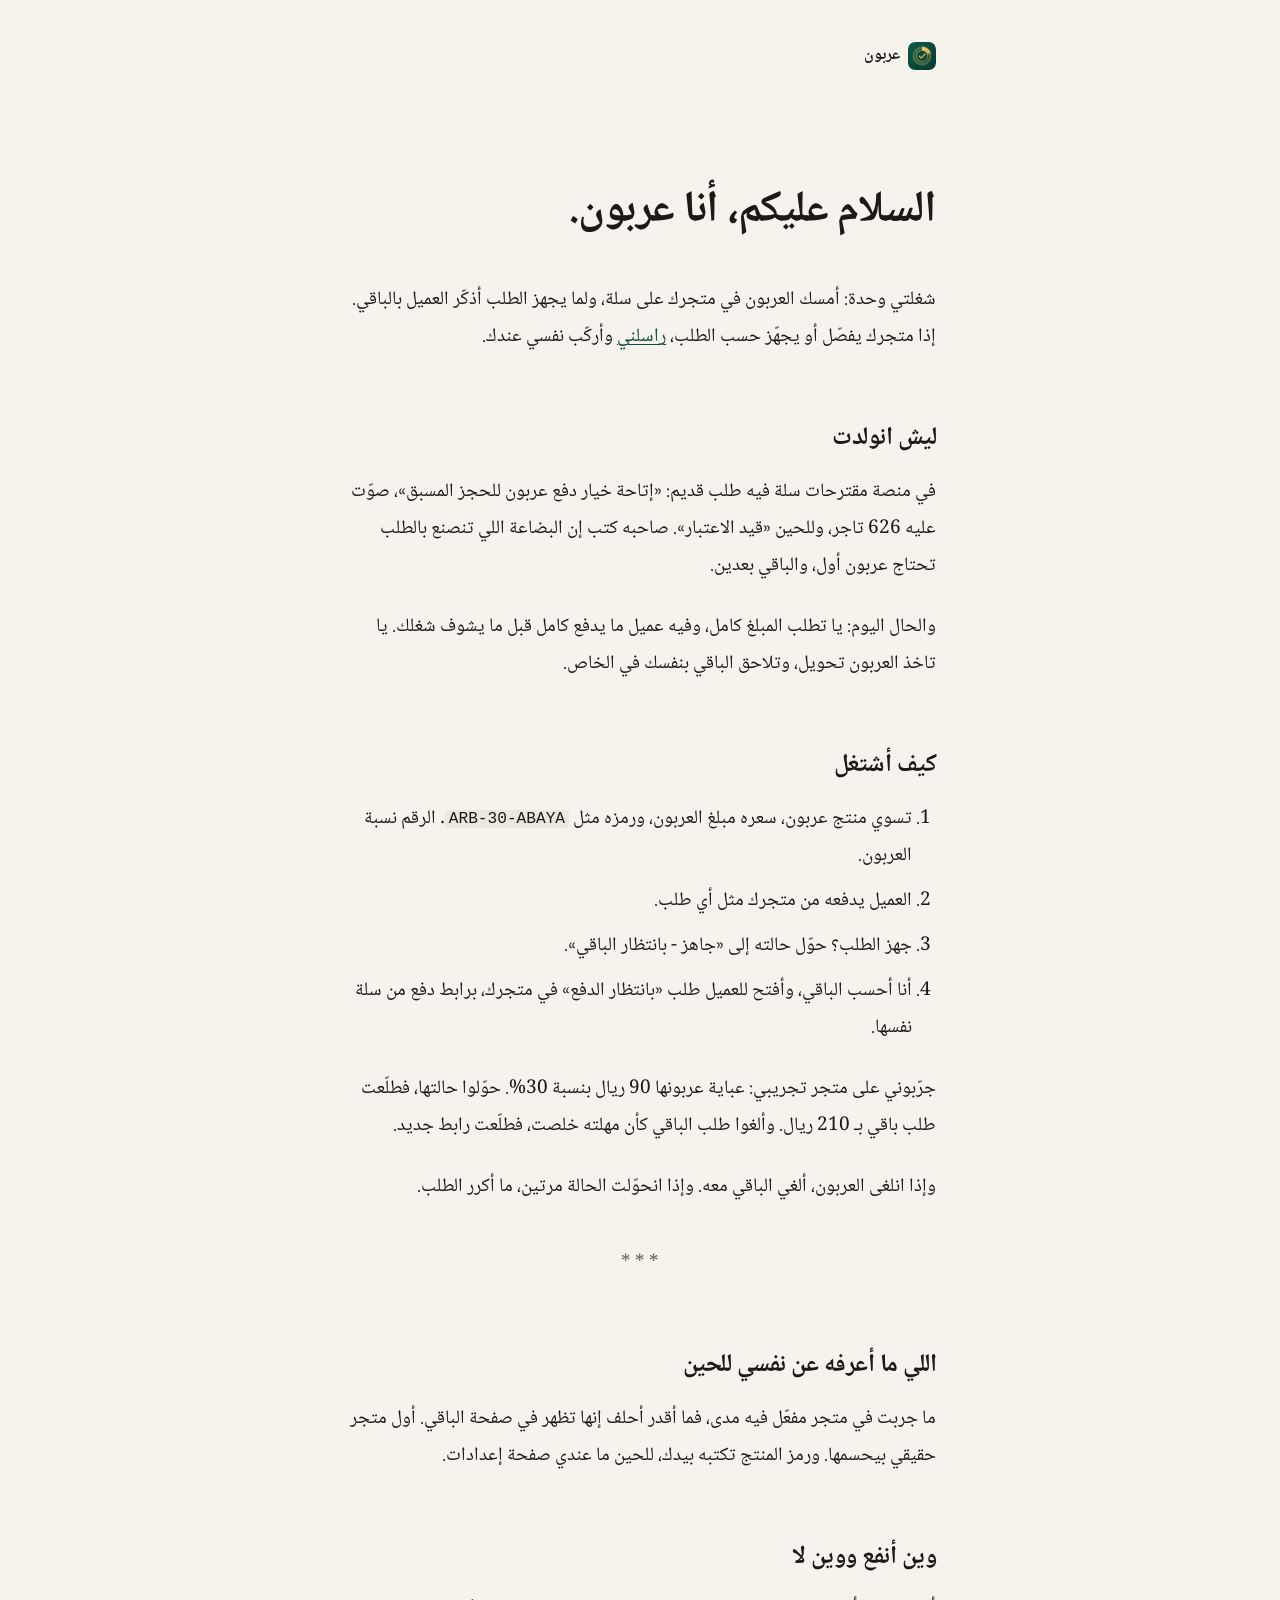
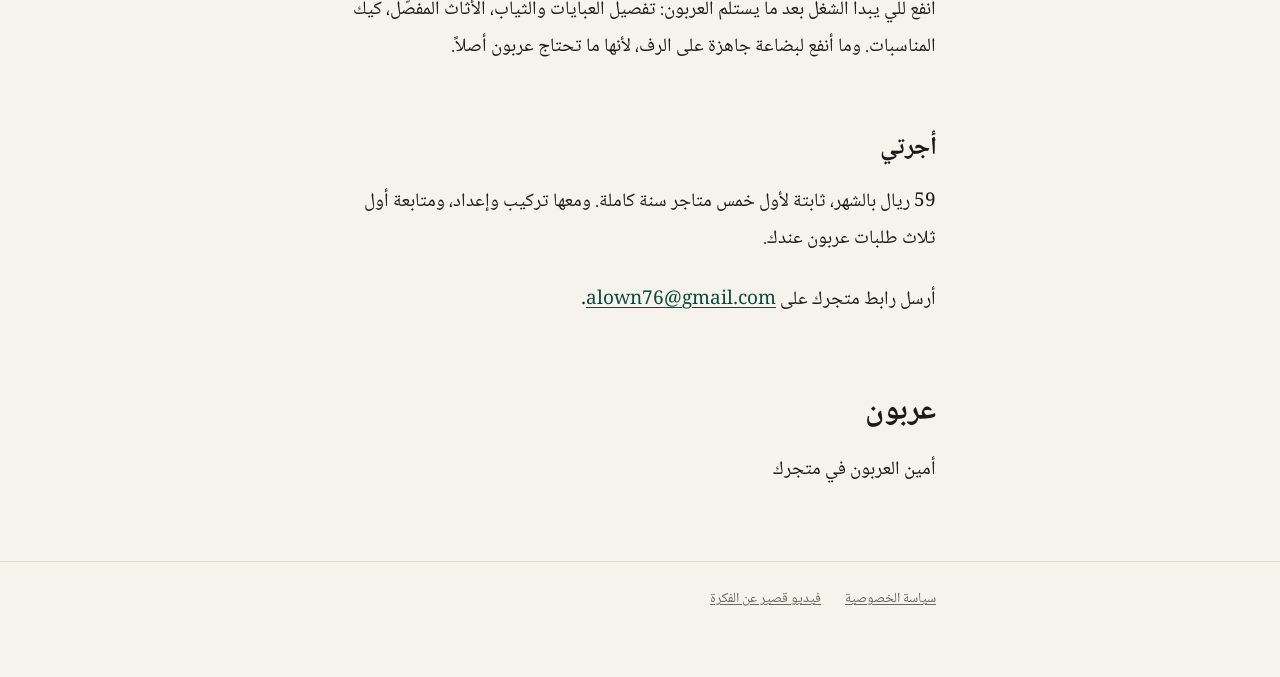
==== commit a63eef95: "Rewrite landing page as a letter in Arboon's own voice Co-Authored-By: Claude Opus 5.5 <noreply@anth" ====
--- a/index.html
+++ b/index.html
@@ -3,230 +3,102 @@
 <head>
 <meta charset="utf-8">
 <meta name="viewport" content="width=device-width, initial-scale=1">
-<title>عربون: العربون والحجز المسبق لمتاجر سلة</title>
-<meta name="description" content="خلّ عميلك يدفع العربون من متجرك على سلة، والباقي يوصله برابط دفع لما يجهز طلبه.">
+<title>عربون: أمين العربون في متجرك على سلة</title>
+<meta name="description" content="تطبيق سلة يخلي عميلك يدفع العربون من متجرك، ولما يجهز طلبه يوصله رابط دفع الباقي.">
 <link rel="icon" href="icon-512.png">
 <link rel="preconnect" href="https://fonts.googleapis.com">
 <link rel="preconnect" href="https://fonts.gstatic.com" crossorigin>
-<link href="https://fonts.googleapis.com/css2?family=Cairo:wght@500;700;800&display=swap" rel="stylesheet">
+<link href="https://fonts.googleapis.com/css2?family=Noto+Naskh+Arabic:wght@400;600;700&display=swap" rel="stylesheet">
 <style>
-/* Hallmark · shape: stat-led ledger · genre: modern-minimal · theme: brand · redesign: full
- * paper: ivory #FBF7EE · accent: emerald #0B4A3D · display: Cairo 800 · body: Cairo 500 · hero: split, head right, ledger left · nav: wordmark and one action · footer: wordmark over two links · signature: the deposit order turning into a balance link, built in the hero
- * axes: ivory/Cairo/emerald · posture: split · contrast: pass · fold: pass · v2.0.0 */
-/* Hallmark · pre-emit critique: P3 H3 E3 S3 R3 V2 · weakest: V, the only picture is the built ledger and the coin; a real merchant screenshot replaces it once a founding store runs */
-/* Hallmark · waive 8 · kept content sequence · the section order follows the merchant's questions: what, how, what it handles, price, doubts */
-/* Hallmark · dropped https://apps.salla.sa/ar · the app is not live in the Salla store yet; the action is a founding-merchant email until it is */
+/* Hallmark · shape: letter · genre: editorial · theme: brand · redesign: full
+ * paper: warm off-white #F6F3EC · accent: emerald #0B4A3D · display: Noto Naskh Arabic 700 · body: Noto Naskh Arabic 400 · hero: corridor, the greeting and first paragraph · nav: wordmark only · footer: a letter close signed by the character · signature: the app speaking for itself, with its own test order, 90 then 210
+ * axes: off-white/Naskh/emerald · posture: corridor · contrast: pass · fold: pass · v2.0.0 */
+/* Hallmark · pre-emit critique: P3 H3 E3 S3 R3 V2 · weakest: V, no picture yet; a real screenshot of the balance order in a founding store goes under the test paragraph */
+/* Hallmark · dropped https://apps.salla.sa/ar · the app is not live in the Salla store yet, the action is the email link in the first paragraph */
+/* Hallmark · dropped #how, #g · the letter explains the flow in prose, and the coin drawing is gone */
 @import url("./tokens.css");
 @import url("./base.css");
 
-:root { --display-weight: 800; --container: 1180px; }
-body { font-weight: 500; }
+:root { --display-weight: 700; --container: 720px; }
+body { font-size: 1.1875rem; line-height: 1.95; }
+.container { max-width: var(--container); }
 
-/* nav */
-.nav { display: flex; align-items: center; justify-content: space-between; padding-block: var(--space-lg); }
-.mark { display: inline-flex; align-items: center; gap: var(--space-sm); font-family: var(--font-display); font-weight: 800; font-size: var(--text-xl); color: var(--color-ink-2); text-decoration: none; }
-.mark img { width: 40px; height: 40px; border-radius: 10px; }
+.top { padding-block: var(--space-xl) 0; }
+.mark { display: inline-flex; align-items: center; gap: var(--space-xs); text-decoration: none; color: var(--color-ink); font-weight: 700; font-size: var(--text-md); }
+.mark img { width: 28px; height: 28px; border-radius: 7px; }
 
-/* buttons, eight states */
-.btn { display: inline-flex; align-items: center; justify-content: center; min-height: 52px; padding: var(--space-sm) var(--space-lg);
-  border-radius: var(--radius-pill); background: var(--color-accent); color: var(--color-accent-ink); font-weight: 800; font-size: var(--text-md);
-  text-decoration: none; border: 2px solid var(--color-accent); transition: transform var(--dur-short) var(--ease-out), background-color var(--dur-short) var(--ease-out); }
-.btn:hover { background: var(--color-deep); border-color: var(--color-deep); transform: translateY(-2px); }
-.btn:active { transform: translateY(0); background: var(--color-deep); }
-.btn:focus-visible { outline: 3px solid var(--color-focus); outline-offset: 3px; transition: none; }
-.btn.small { min-height: 44px; padding-inline: var(--space-md); font-size: var(--text-sm); }
+.letter { padding-block: var(--space-3xl) var(--space-2xl); }
+.letter h1 { font-size: clamp(2rem, 3vw + 1rem, 2.75rem); line-height: 1.4; max-width: none; margin-bottom: var(--space-xl); }
+.letter p { max-width: 54ch; margin-bottom: var(--space-lg); }
+.letter p.date { color: var(--color-muted); font-size: var(--text-sm); margin-bottom: var(--space-md); }
+.letter h2 { font-size: var(--text-xl); line-height: 1.5; max-width: none; margin: var(--space-2xl) 0 var(--space-md); }
+.letter ol { padding-inline-start: var(--space-lg); margin: 0 0 var(--space-lg); max-width: 54ch; }
+.letter li { margin-bottom: var(--space-xs); }
+.letter strong { font-weight: 700; }
+.num { font-variant-numeric: tabular-nums; }
+.sep { text-align: center; color: var(--color-muted); letter-spacing: 0; margin: var(--space-xl) 0; }
+code { font-family: ui-monospace, Menlo, Consolas, monospace; font-size: 0.85em; direction: ltr; unicode-bidi: isolate; background: var(--color-paper-2); padding: 0 var(--space-2xs); border-radius: 4px; }
 
+a { color: var(--color-accent); text-decoration-thickness: 1px; transition: color var(--dur-micro) var(--ease-out); }
+a:hover { color: var(--color-ink); }
+a:active { color: var(--color-ink); text-decoration-thickness: 2px; }
+a:focus-visible { outline: 2px solid var(--color-focus); outline-offset: 3px; transition: none; }
 
-.text-link { color: var(--color-ink-2); font-weight: 700; }
-.text-link:hover { color: var(--color-deep); }
-.text-link:active { color: var(--color-ink); }
+.sign { margin-top: var(--space-2xl); }
+.sign .name { font-size: var(--text-2xl); font-weight: 700; }
+.sign p { margin-bottom: var(--space-xs); }
 
-/* hero */
-.hero { display: grid; grid-template-columns: minmax(0, 1.05fr) minmax(0, 0.95fr); gap: var(--space-2xl); align-items: center; padding-block: var(--space-xl) var(--space-3xl); }
-.hero h1 { color: var(--color-ink-2); }
-.hero .lead { margin-block: var(--space-lg) var(--space-xl); color: var(--color-muted); }
-.hero .after { margin-top: var(--space-md); font-size: var(--text-sm); color: var(--color-muted); }
-
-/* signature: the ledger */
-.ledger { position: relative; background: var(--color-deep); color: var(--color-on-deep); border-radius: 28px; padding: var(--space-xl); min-width: 0; }
-.ledger h2 { font-size: var(--text-title); color: var(--color-on-deep); margin-bottom: var(--space-lg); max-width: none; padding-inline-end: 128px; }
-.coin { width: 112px; height: 112px; position: absolute; top: calc(var(--space-xl) * -1); inset-inline-end: var(--space-xl); }
-.coin .slice { transform-origin: 256px 256px; animation: grow 1.4s var(--ease-out); }
-@keyframes grow { from { transform: rotate(-80deg) scale(0.6); } to { transform: none; } }
-.rows { list-style: none; margin: 0; padding: 0; display: grid; gap: var(--space-sm); }
-.row { display: grid; grid-template-columns: minmax(0, 1fr) auto; gap: var(--space-md); align-items: center; padding: var(--space-md); border-radius: var(--radius-card); background: var(--color-deep-2); }
-.row.link { animation: pulse 2.4s var(--ease-in-out) 1.2s 2; }
-@keyframes pulse { 0%, 100% { transform: none; } 50% { transform: translateY(-4px); } }
-.row span { color: var(--color-on-deep-muted); font-size: var(--text-sm); display: block; }
-.row strong { font-size: var(--text-lg); font-variant-numeric: tabular-nums; }
-.row.paid strong { color: var(--color-gold-2); }
-.row.link { background: var(--color-gold); color: var(--color-deep); }
-.row.link span { color: var(--color-deep); }
-.status { font-size: var(--text-sm); font-weight: 700; }
-
-/* sections */
-section { padding-block: var(--section-gap-s); }
-.proof { display: grid; grid-template-columns: minmax(0, auto) minmax(0, 1fr); gap: var(--space-2xl); align-items: center; border-block: var(--rule-hair) solid var(--color-rule); }
-.proof .big { font-family: var(--font-display); font-weight: 800; font-size: clamp(5rem, 12vw, 10rem); line-height: 1; color: var(--color-ink-2); font-variant-numeric: tabular-nums; }
-.proof h2 { font-size: var(--text-2xl); max-width: 26ch; }
-.proof p { margin-top: var(--space-sm); color: var(--color-muted); }
-
-.steps { list-style: none; margin: var(--space-xl) 0 0; padding: 0; display: grid; grid-template-columns: repeat(4, minmax(0, 1fr)); gap: var(--gap-columns); counter-reset: s; }
-.steps li { border-top: 3px solid var(--color-ink-2); padding-top: var(--space-md); counter-increment: s; }
-.steps li::before { content: counter(s); display: block; font-family: var(--font-display); font-weight: 800; font-size: var(--text-3xl); color: var(--color-focus); line-height: 1; margin-bottom: var(--space-sm); }
-.steps h3 { margin-bottom: var(--space-xs); color: var(--color-ink-2); }
-.steps p { color: var(--color-muted); }
-code { font-family: var(--font-body); font-weight: 700; background: var(--color-paper-2); padding: 0 var(--space-2xs); border-radius: 6px; direction: ltr; unicode-bidi: isolate; }
-
-.handles { background: var(--color-paper-2); }
-.cases { list-style: none; margin: var(--space-xl) 0 0; padding: 0; display: grid; grid-template-columns: repeat(2, minmax(0, 1fr)); gap: var(--space-md) var(--gap-columns); }
-.cases li { background: var(--color-paper); border: var(--rule-hair) solid var(--color-rule); border-radius: var(--radius-card); padding: var(--space-lg); }
-.cases b { display: block; color: var(--color-ink-2); font-size: var(--text-lg); margin-bottom: var(--space-2xs); }
-.cases span { color: var(--color-muted); }
-
-.for ul { list-style: none; margin: var(--space-lg) 0 0; padding: 0; display: flex; flex-wrap: wrap; gap: var(--space-sm); }
-.for li { border: var(--rule-hair) solid var(--color-rule); border-radius: var(--radius-pill); padding: var(--space-xs) var(--space-md); font-weight: 700; color: var(--color-ink-2); }
-
-.price { background: var(--color-deep); color: var(--color-on-deep); border-radius: 28px; padding: var(--space-2xl) var(--space-xl); display: grid; grid-template-columns: minmax(0, 1fr) auto; gap: var(--space-xl); align-items: center; }
-.price h2 { color: var(--color-on-deep); font-size: var(--text-2xl); font-variant-numeric: tabular-nums; }
-.price .amount { font-family: var(--font-display); font-weight: 800; font-size: clamp(3.5rem, 7vw, 5.5rem); line-height: 1; color: var(--color-gold); font-variant-numeric: tabular-nums; }
-.price p { color: var(--color-on-deep-muted); margin-top: var(--space-sm); }
-
-.faq dl { margin: var(--space-xl) 0 0; display: grid; grid-template-columns: repeat(2, minmax(0, 1fr)); gap: var(--space-xl) var(--gap-columns); }
-.faq dt { font-weight: 800; color: var(--color-ink-2); font-size: var(--text-lg); margin-bottom: var(--space-xs); }
-.faq dd { margin: 0; color: var(--color-muted); }
-
-.closing { text-align: start; }
-.closing p { margin-block: var(--space-md) var(--space-xl); color: var(--color-muted); }
-
-footer { border-top: var(--rule-hair) solid var(--color-rule); padding-block: var(--space-xl); }
-footer .container { display: flex; flex-wrap: wrap; justify-content: space-between; gap: var(--space-md); align-items: center; }
-footer nav { display: flex; gap: var(--space-lg); }
+footer { border-top: var(--rule-hair) solid var(--color-paper-3); padding-block: var(--space-lg) var(--space-2xl); color: var(--color-muted); font-size: var(--text-sm); }
+footer .container { display: flex; flex-wrap: wrap; gap: var(--space-lg); }
 footer a { color: var(--color-muted); }
-footer a:hover { color: var(--color-ink-2); }
-footer a:active { color: var(--color-ink); }
-
-@media (max-width: 60rem) {
-  .hero, .proof, .price { grid-template-columns: minmax(0, 1fr); }
-  .hero { gap: var(--space-3xl); }
-  .steps { grid-template-columns: repeat(2, minmax(0, 1fr)); }
-}
-@media (max-width: 40rem) {
-  .steps, .cases, .faq dl { grid-template-columns: minmax(0, 1fr); }
-  .ledger { padding: var(--space-lg); }
-}
-@media (prefers-reduced-motion: reduce) { .coin .slice, .row.link { animation: none; } }
 </style>
 </head>
 <body>
-<header class="container nav">
-  <a class="mark" href="#top"><img src="icon-512.png" alt="">عربون</a>
-  <a class="btn small" href="mailto:alown76@gmail.com?subject=%D8%B9%D8%B1%D8%A8%D9%88%D9%86%20-%20%D8%AA%D8%A7%D8%AC%D8%B1%20%D9%85%D8%A4%D8%B3%D8%B3">احجز مكانك</a>
+<header class="container top">
+  <a class="mark" href="./"><img src="icon-512.png" alt="">عربون</a>
 </header>
 
-<main id="top">
-  <div class="container hero">
-    <div>
-      <h1>العربون من متجرك، والباقي برابط.</h1>
-      <p class="lead">تطبيق سلة يحسب الباقي ويطلّع لعميلك رابط الدفع لما يجهز طلبه.</p>
-      <a class="btn" href="mailto:alown76@gmail.com?subject=%D8%B9%D8%B1%D8%A8%D9%88%D9%86%20-%20%D8%AA%D8%A7%D8%AC%D8%B1%20%D9%85%D8%A4%D8%B3%D8%B3">احجز مكانك كتاجر مؤسس</a>
-      <p class="after">59 ريال بالشهر، والسعر ثابت لك 12 شهر. <a class="text-link" href="#how">كيف يشتغل</a></p>
-    </div>
+<main class="container letter">
+  <h1>السلام عليكم، أنا عربون.</h1>
 
-    <figure class="ledger" aria-label="مثال طلب عباية بعربون 30 بالمية">
-      <svg class="coin" viewBox="0 0 512 512" aria-hidden="true">
-        <defs><linearGradient id="g" x1="0" y1="0" x2="1" y2="1"><stop offset="0" stop-color="var(--color-gold-2)"/><stop offset="1" stop-color="var(--color-gold)"/></linearGradient></defs>
-        <rect width="512" height="512" rx="112" fill="var(--color-deep-2)"/>
-        <circle cx="256" cy="256" r="150" fill="none" stroke="var(--color-gold-2)" stroke-opacity="0.28" stroke-width="44"/>
-        <path class="slice" d="M256 256 L256 84 A172 172 0 0 1 419.6 202.9 Z" fill="url(#g)"/>
-        <circle cx="256" cy="256" r="104" fill="var(--color-deep)"/>
-        <circle cx="256" cy="256" r="104" fill="none" stroke="url(#g)" stroke-width="10"/>
-        <path d="M206 258 L242 292 L310 222" fill="none" stroke="url(#g)" stroke-width="22" stroke-linecap="round" stroke-linejoin="round"/>
-      </svg>
-      <h2>طلب عباية تفصيل</h2>
-      <ol class="rows">
-        <li class="row paid"><div><span>العربون 30%</span><strong>90 ريال</strong></div><div class="status">مدفوع</div></li>
-        <li class="row"><div><span>الحالة</span><strong>جاهز، بانتظار الباقي</strong></div></li>
-        <li class="row link"><div><span>طلب الباقي</span><strong>210 ريال</strong></div><div class="status">انرسل الرابط</div></li>
-      </ol>
-    </figure>
+  <p>شغلتي وحدة: أمسك العربون في متجرك على سلة، ولما يجهز الطلب أذكّر العميل بالباقي. إذا متجرك يفصّل أو يجهّز حسب الطلب، <a href="mailto:alown76@gmail.com?subject=%D8%B9%D8%B1%D8%A8%D9%88%D9%86">راسلني</a> وأركّب نفسي عندك.</p>
+
+  <h2>ليش انولدت</h2>
+  <p>في منصة مقترحات سلة فيه طلب قديم: «إتاحة خيار دفع عربون للحجز المسبق»، صوّت عليه <span class="num">626</span> تاجر، وللحين «قيد الاعتبار». صاحبه كتب إن البضاعة اللي تنصنع بالطلب تحتاج عربون أول، والباقي بعدين.</p>
+  <p>والحال اليوم: يا تطلب المبلغ كامل، وفيه عميل ما يدفع كامل قبل ما يشوف شغلك. يا تاخذ العربون تحويل، وتلاحق الباقي بنفسك في الخاص.</p>
+
+  <h2>كيف أشتغل</h2>
+  <ol>
+    <li>تسوي منتج عربون، سعره مبلغ العربون، ورمزه مثل <code>ARB-30-ABAYA</code>. الرقم نسبة العربون.</li>
+    <li>العميل يدفعه من متجرك مثل أي طلب.</li>
+    <li>جهز الطلب؟ حوّل حالته إلى «جاهز - بانتظار الباقي».</li>
+    <li>أنا أحسب الباقي، وأفتح للعميل طلب «بانتظار الدفع» في متجرك، برابط دفع من سلة نفسها.</li>
+  </ol>
+  <p>جرّبوني على متجر تجريبي: عباية عربونها <span class="num">90</span> ريال بنسبة <span class="num">30</span>%. حوّلوا حالتها، فطلّعت طلب باقي بـ <span class="num">210</span> ريال. وألغوا طلب الباقي كأن مهلته خلصت، فطلّعت رابط جديد.</p>
+  <p>وإذا انلغى العربون، ألغي الباقي معه. وإذا انحوّلت الحالة مرتين، ما أكرر الطلب.</p>
+
+  <p class="sep" aria-hidden="true">*  *  *</p>
+
+  <h2>اللي ما أعرفه عن نفسي للحين</h2>
+  <p>ما جربت في متجر مفعّل فيه مدى، فما أقدر أحلف إنها تظهر في صفحة الباقي. أول متجر حقيقي بيحسمها. ورمز المنتج تكتبه بيدك، للحين ما عندي صفحة إعدادات.</p>
+
+  <h2>وين أنفع ووين لا</h2>
+  <p>أنفع للي يبدأ الشغل بعد ما يستلم العربون: تفصيل العبايات والثياب، الأثاث المفصّل، كيك المناسبات. وما أنفع لبضاعة جاهزة على الرف، لأنها ما تحتاج عربون أصلاً.</p>
+
+  <h2>أجرتي</h2>
+  <p><span class="num">59</span> ريال بالشهر، ثابتة لأول خمس متاجر سنة كاملة. ومعها تركيب وإعداد، ومتابعة أول ثلاث طلبات عربون عندك.</p>
+  <p>أرسل رابط متجرك على <a href="mailto:alown76@gmail.com?subject=%D8%B9%D8%B1%D8%A8%D9%88%D9%86">alown76@gmail.com</a>.</p>
+
+  <div class="sign">
+    <p class="name">عربون</p>
+    <p>أمين العربون في متجرك</p>
   </div>
-
-  <section class="container proof" aria-labelledby="proof-h">
-    <div class="big">626</div>
-    <div>
-      <h2 id="proof-h">تاجر في سلة طلبوا خيار العربون.</h2>
-      <p>صوّتوا في منصة مقترحات سلة على «دفع عربون للحجز المسبق»، والميزة للحين مو موجودة في المنصة.</p>
-    </div>
-  </section>
-
-  <section class="container" id="how" aria-labelledby="how-h">
-    <h2 id="how-h">أربع خطوات، وأولها مرة وحدة.</h2>
-    <ol class="steps">
-      <li><h3>منتج العربون</h3><p>سعره مبلغ العربون، ورمزه مثل <code>ARB-30-ABAYA</code> يعني 30%.</p></li>
-      <li><h3>العميل يدفع</h3><p>العربون من متجرك مثل أي طلب.</p></li>
-      <li><h3>الطلب جهز</h3><p>حوّل حالته إلى «جاهز، بانتظار الباقي».</p></li>
-      <li><h3>عربون يكمّل</h3><p>ينشئ طلب الباقي بحالة «بانتظار الدفع» ورابط مختصر.</p></li>
-    </ol>
-  </section>
-
-  <section class="handles" aria-labelledby="handles-h">
-    <div class="container">
-      <h2 id="handles-h">الحالات اللي تضيّع وقتك، يتصرف فيها لحاله.</h2>
-      <ul class="cases">
-        <li><b>يحسب الباقي من النسبة</b><span>عربون 90 ريال بنسبة 30% يطلع باقيه 210.</span></li>
-        <li><b>الرابط من سلة نفسها</b><span>يفتح صفحة الدفع في متجرك، والمبلغ يدخل حسابك.</span></li>
-        <li><b>انتهت مهلة الرابط؟</b><span>يطلع رابط جديد لحاله، حتى 3 مرات.</span></li>
-        <li><b>ألغيت العربون؟</b><span>ينلغي طلب الباقي معه.</span></li>
-      </ul>
-    </div>
-  </section>
-
-  <section class="container for" aria-labelledby="for-h">
-    <h2 id="for-h">مناسب للي يجهّز قبل ما يسلّم.</h2>
-    <ul>
-      <li>العبايات والتفصيل</li>
-      <li>الأثاث حسب الطلب</li>
-      <li>الكيك والحلويات</li>
-      <li>العطور قبل الإطلاق</li>
-      <li>البضاعة المستوردة</li>
-    </ul>
-  </section>
-
-  <section class="container">
-    <div class="price">
-      <div>
-        <h2>سعر التجار المؤسسين</h2>
-        <p>نركّب لك التطبيق ونتابع معك أول 3 طلبات عربون بنفسنا.</p>
-      </div>
-      <div>
-        <div class="amount">59 ريال</div>
-        <p>بالشهر، ثابت لك 12 شهر</p>
-      </div>
-    </div>
-  </section>
-
-  <section class="container faq" aria-labelledby="faq-h">
-    <h2 id="faq-h">أسئلة التجار</h2>
-    <dl>
-      <div><dt>وين يدفع العميل الباقي؟</dt><dd>في صفحة الدفع حقت متجرك على سلة، والمبلغ يدخل حسابك مثل أي طلب.</dd></div>
-      <div><dt>هل يظهر مدى في رابط الباقي؟</dt><dd>الرابط يعرض طرق الدفع المفعّلة في متجرك. نتأكد حالياً مع سلة من ظهور مدى والبطاقات، وبنحدّث هالإجابة.</dd></div>
-      <div><dt>إذا العميل كنسل، يرجع العربون؟</dt><dd>هذي سياستك، وضّحها في صفحة المنتج. التطبيق يلغي طلب الباقي تلقائياً.</dd></div>
-      <div><dt>أحتاج موظف تقني؟</dt><dd>لا. التطبيق يشتغل داخل سلة، وإعداده ثلاث خطوات.</dd></div>
-    </dl>
-  </section>
-
-  <section class="container closing">
-    <h2>أول 5 تجار نشتغل معهم بنفسنا.</h2>
-    <p>راسلنا ونرتّب التركيب مع أول طلب عربون عندك.</p>
-    <a class="btn" href="mailto:alown76@gmail.com?subject=%D8%B9%D8%B1%D8%A8%D9%88%D9%86%20-%20%D8%AA%D8%A7%D8%AC%D8%B1%20%D9%85%D8%A4%D8%B3%D8%B3">احجز مكانك كتاجر مؤسس</a>
-  </section>
 </main>
 
 <footer>
   <div class="container">
-    <a class="mark" href="#top"><img src="icon-512.png" alt="">عربون</a>
-    <nav aria-label="روابط"><a href="privacy.html">سياسة الخصوصية</a><a href="promo.html">الفيديو التعريفي</a></nav>
+    <a href="privacy.html">سياسة الخصوصية</a>
+    <a href="promo.html">فيديو قصير عن الفكرة</a>
   </div>
 </footer>
 </body>
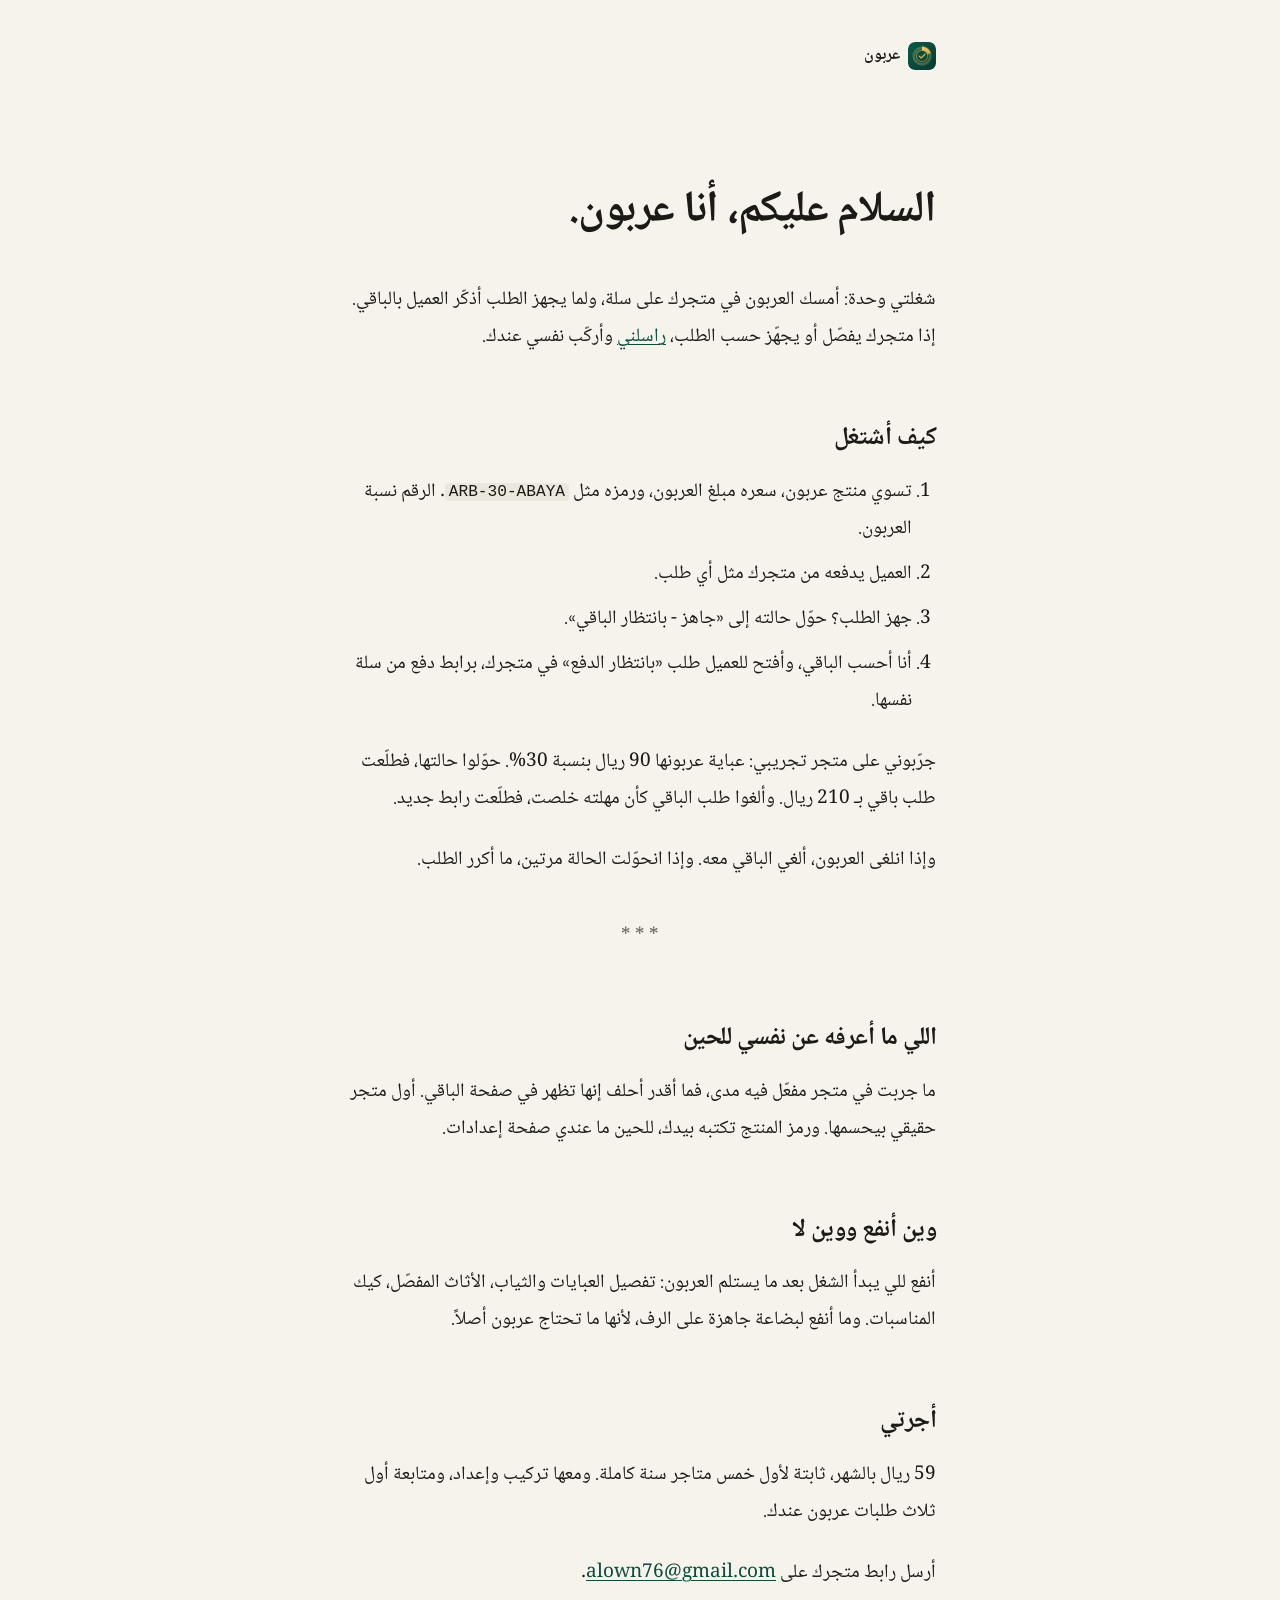
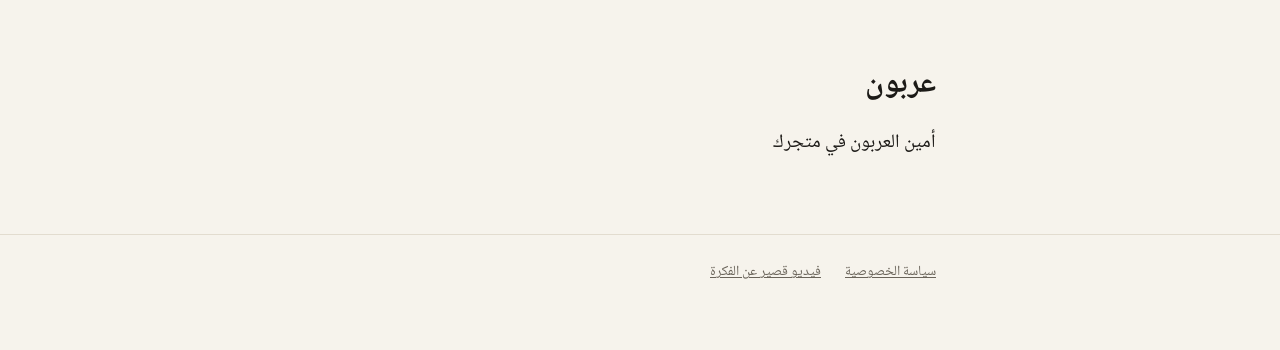
==== commit 81665cbc: "Remove the origin section Co-Authored-By: Claude Opus 5.5 <noreply@anthropic.com>" ====
--- a/index.html
+++ b/index.html
@@ -63,10 +63,6 @@
 
   <p>شغلتي وحدة: أمسك العربون في متجرك على سلة، ولما يجهز الطلب أذكّر العميل بالباقي. إذا متجرك يفصّل أو يجهّز حسب الطلب، <a href="mailto:alown76@gmail.com?subject=%D8%B9%D8%B1%D8%A8%D9%88%D9%86">راسلني</a> وأركّب نفسي عندك.</p>
 
-  <h2>ليش انولدت</h2>
-  <p>في منصة مقترحات سلة فيه طلب قديم: «إتاحة خيار دفع عربون للحجز المسبق»، صوّت عليه <span class="num">626</span> تاجر، وللحين «قيد الاعتبار». صاحبه كتب إن البضاعة اللي تنصنع بالطلب تحتاج عربون أول، والباقي بعدين.</p>
-  <p>والحال اليوم: يا تطلب المبلغ كامل، وفيه عميل ما يدفع كامل قبل ما يشوف شغلك. يا تاخذ العربون تحويل، وتلاحق الباقي بنفسك في الخاص.</p>
-
   <h2>كيف أشتغل</h2>
   <ol>
     <li>تسوي منتج عربون، سعره مبلغ العربون، ورمزه مثل <code>ARB-30-ABAYA</code>. الرقم نسبة العربون.</li>
